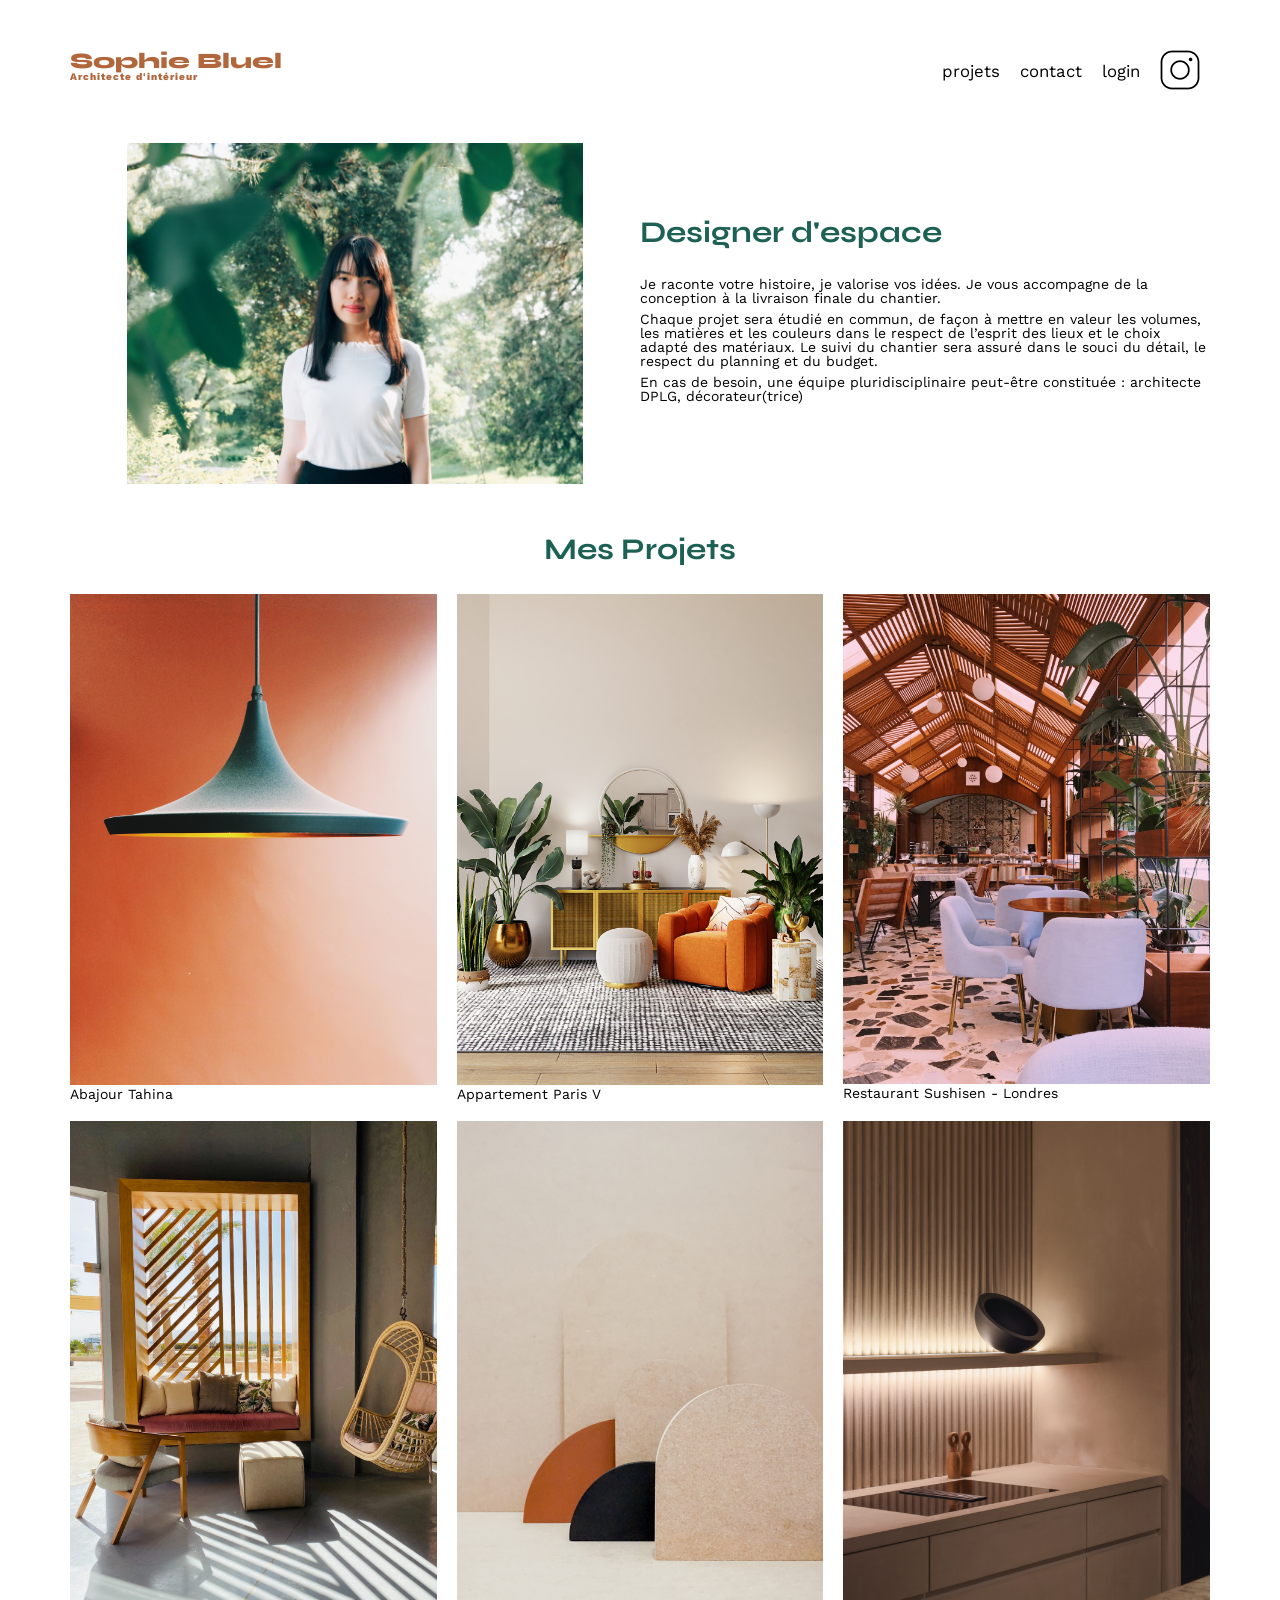
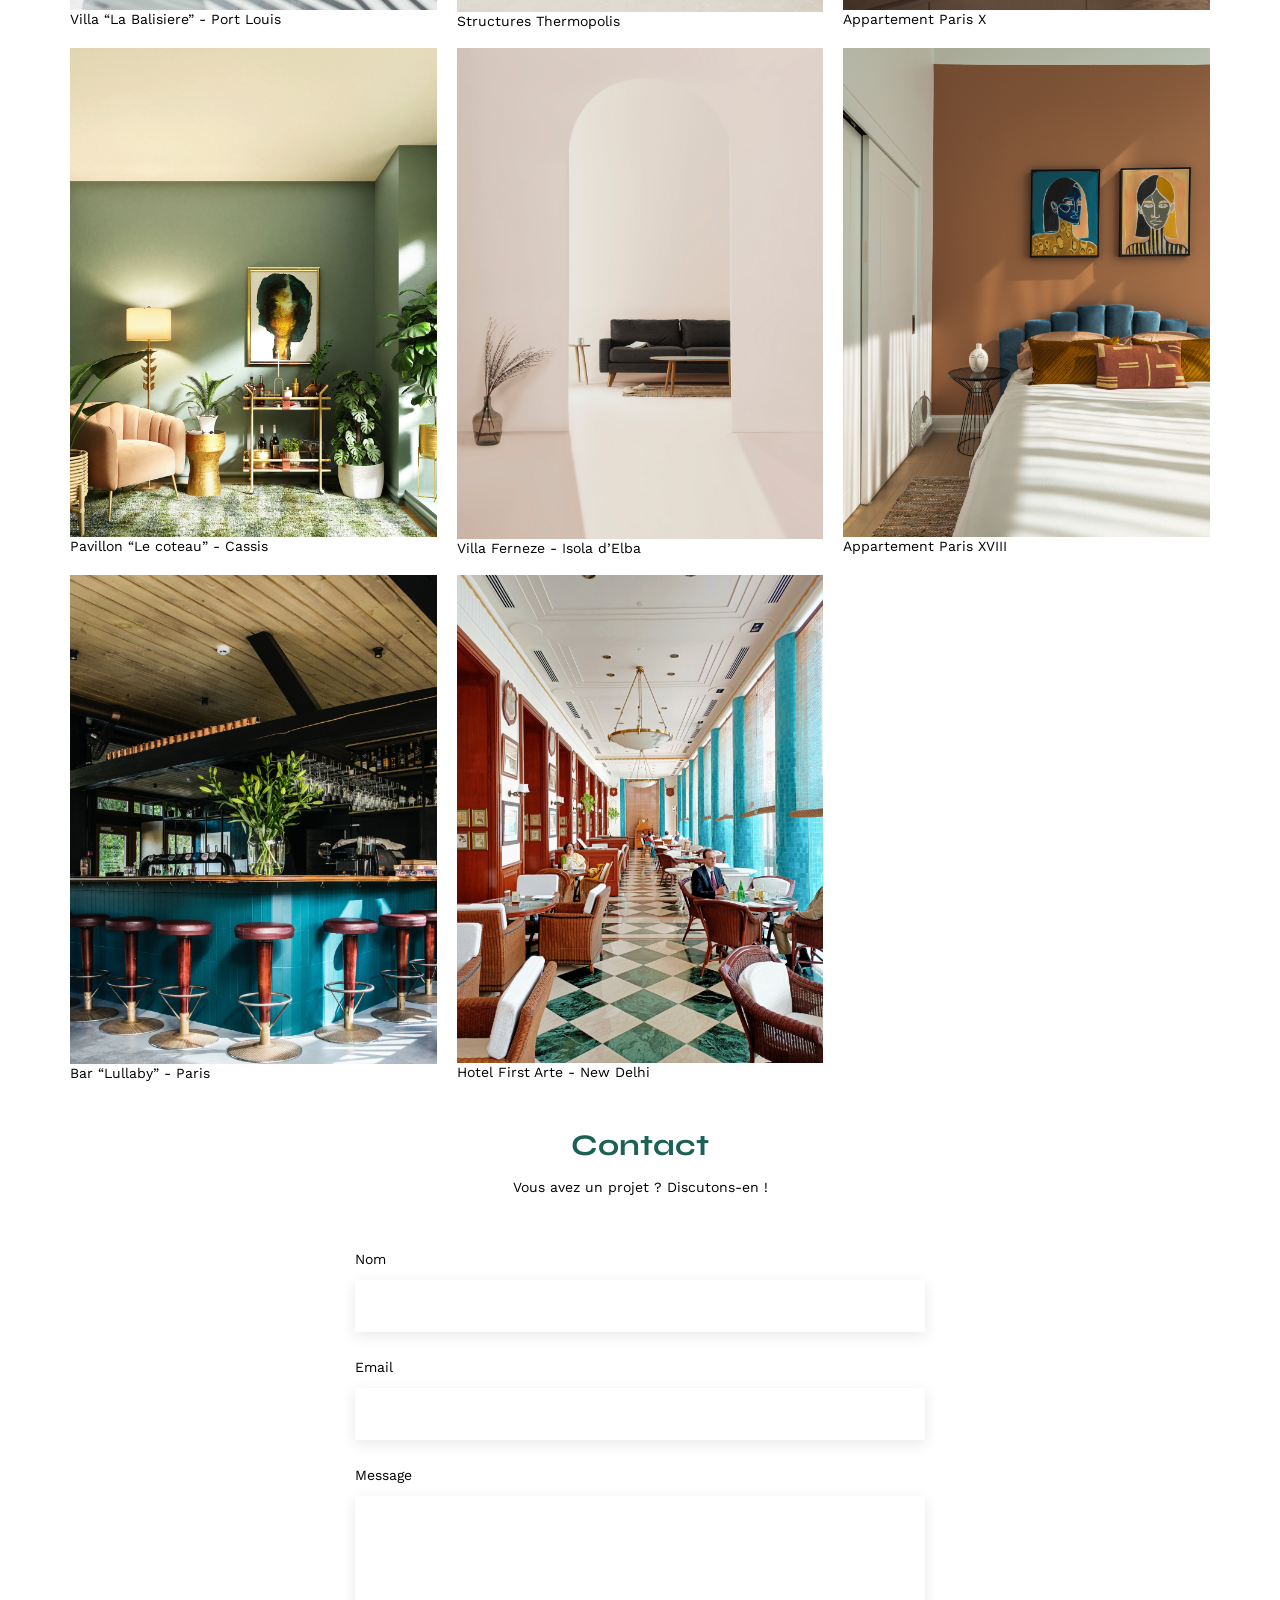
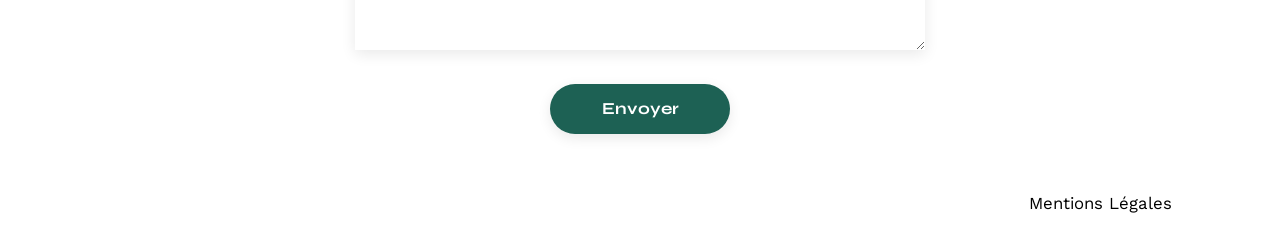
==== FrontEnd/index.html @ 4d2d3f15 "premier commit" ====
<!DOCTYPE html>
<html lang="fr">
<head>
	<meta charset="UTF-8">
	<title>Sophie Bluel - Architecte d'intérieur</title>
	<meta name="viewport" content="width=device-width, initial-scale=1.0">
	<link rel="preconnect" href="https://fonts.googleapis.com">
	<link rel="preconnect" href="https://fonts.gstatic.com" crossorigin>
	<link href="https://fonts.googleapis.com/css2?family=Syne:wght@700;800&family=Work+Sans&display=swap" rel="stylesheet">
	<meta name="description" content="">
	<link rel="stylesheet" href="./assets/style.css">
</head>
<body>
<header>
	<h1>Sophie Bluel <span>Architecte d'intérieur</span></h1>
	<nav>
		<ul>
			<li>projets</li>
			<li>contact</li>
			<li>login</li>
			<li><img src="./assets/icons/instagram.png" alt="Instagram"></li>
		</ul>
	</nav>
</header>
<main>
	<section id="introduction">
		<figure>
			<img src="./assets/images/sophie-bluel.png" alt="">
		</figure>
		<article>
			<h2>Designer d'espace</h2>
			<p>Je raconte votre histoire, je valorise vos idées. Je vous accompagne de la conception à la livraison finale du chantier.</p>
			<p>Chaque projet sera étudié en commun, de façon à mettre en valeur les volumes, les matières et les couleurs dans le respect de l’esprit des lieux et le choix adapté des matériaux. Le suivi du chantier sera assuré dans le souci du détail, le respect du planning et du budget.</p>
			<p>En cas de besoin, une équipe pluridisciplinaire peut-être constituée : architecte DPLG, décorateur(trice)</p>
		</article>
	</section>
	<section id="portfolio">
		<h2>Mes Projets</h2>
		<div class="gallery">
			<figure>
				<img src="assets/images/abajour-tahina.png" alt="Abajour Tahina">
				<figcaption>Abajour Tahina</figcaption>
			</figure>
			<figure>
				<img src="assets/images/appartement-paris-v.png" alt="Appartement Paris V">
				<figcaption>Appartement Paris V</figcaption>
			</figure>
			<figure>
				<img src="assets/images/restaurant-sushisen-londres.png" alt="Restaurant Sushisen - Londres">
				<figcaption>Restaurant Sushisen - Londres</figcaption>
			</figure>
			<figure>
				<img src="assets/images/la-balisiere.png" alt="Villa “La Balisiere” - Port Louis">
				<figcaption>Villa “La Balisiere” - Port Louis</figcaption>
			</figure>
			<figure>
				<img src="assets/images/structures-thermopolis.png" alt="Structures Thermopolis">
				<figcaption>Structures Thermopolis</figcaption>
			</figure>
			<figure>
				<img src="assets/images/appartement-paris-x.png" alt="Appartement Paris X">
				<figcaption>Appartement Paris X</figcaption>
			</figure>
			<figure>
				<img src="assets/images/le-coteau-cassis.png" alt="Pavillon “Le coteau” - Cassis">
				<figcaption>Pavillon “Le coteau” - Cassis</figcaption>
			</figure>
			<figure>
				<img src="assets/images/villa-ferneze.png" alt="Villa Ferneze - Isola d’Elba">
				<figcaption>Villa Ferneze - Isola d’Elba</figcaption>
			</figure>
			<figure>
				<img src="assets/images/appartement-paris-xviii.png" alt="Appartement Paris XVIII">
				<figcaption>Appartement Paris XVIII</figcaption>
			</figure>
			<figure>
				<img src="assets/images/bar-lullaby-paris.png" alt="Bar “Lullaby” - Paris">
				<figcaption>Bar “Lullaby” - Paris</figcaption>
			</figure>
			<figure>
				<img src="assets/images/hotel-first-arte-new-delhi.png" alt="Hotel First Arte - New Delhi">
				<figcaption>Hotel First Arte - New Delhi</figcaption>
			</figure>
		</div>
	</section>
	<section id="contact">
		<h2>Contact</h2>
		<p>Vous avez un projet ? Discutons-en !</p>
		<form action="#" method="post">
			<label for="name">Nom</label>
			<input type="text" name="name" id="name">
			<label for="email">Email</label>
			<input type="email" name="email" id="email">
			<label for="message">Message</label>
			<textarea name="message" id="message" cols="30" rows="10"></textarea>
			<input type="submit" value="Envoyer">
		</form>
	</section>
</main>

<footer>
	<nav>
		<ul>
			<li>Mentions Légales</li>
		</ul>
	</nav>
</footer>
</body>
</html>
---- FrontEnd/assets/style.css ----
/* http://meyerweb.com/eric/tools/css/reset/
   v2.0 | 20110126
   License: none (public domain)
*/

html, body, div, span, applet, object, iframe,
h1, h2, h3, h4, h5, h6, p, blockquote, pre,
a, abbr, acronym, address, big, cite, code,
del, dfn, em, img, ins, kbd, q, s, samp,
small, strike, strong, sub, sup, tt, var,
b, u, i, center,
dl, dt, dd, ol, ul, li,
fieldset, form, label, legend,
table, caption, tbody, tfoot, thead, tr, th, td,
article, aside, canvas, details, embed,
figure, figcaption, footer, header, hgroup,
menu, nav, output, ruby, section, summary,
time, mark, audio, video {
	margin: 0;
	padding: 0;
	border: 0;
	font-size: 100%;
	font: inherit;
	vertical-align: baseline;
}
/* HTML5 display-role reset for older browsers */
article, aside, details, figcaption, figure,
footer, header, hgroup, menu, nav, section {
	display: block;
}
body {
	line-height: 1;
}
ol, ul {
	list-style: none;
}
blockquote, q {
	quotes: none;
}
blockquote:before, blockquote:after,
q:before, q:after {
	content: '';
	content: none;
}
table {
	border-collapse: collapse;
	border-spacing: 0;
}
/** end reset css**/
body {
	max-width: 1140px;
	margin:auto;
	font-family: 'Work Sans' ;
	font-size: 14px;
}
header {
	display: flex;
	justify-content: space-between;
	margin: 50px 0
}
section {
	margin: 50px 0
}

h1{
	display: flex;
	flex-direction: column;
	font-family: 'Syne';
	font-size: 22px;
	font-weight: 800;
	color: #B1663C
}

h1 > span {
	font-family: 'Work Sans';
	font-size:10px;
	letter-spacing: 0.1em;
;
}

h2{
	font-family: 'Syne';
	font-weight: 700;
	font-size: 30px;
	color: #1D6154
}
nav ul {
	display: flex;
	align-items: center;
	list-style-type: none;

}
nav li {
	padding: 0 10px;
	font-size: 1.2em;
}

li:hover {
	color: #B1663C;
}
#introduction {
	display: flex;
	align-items: center;
}
#introduction figure {
	flex: 1
}
#introduction img {
	display: block;
	margin: auto;
	width: 80%;
}

#introduction article {
	flex: 1
}
#introduction h2 {
	margin-bottom: 1em;
}

#introduction p {
	margin-bottom: 0.5em;
}
#portfolio h2 {
	text-align: center;
	margin-bottom: 1em;
}
.gallery {
	width: 100%;
	display: grid;
	grid-template-columns: 1fr 1fr 1fr;
	grid-column-gap: 20px;
	grid-row-gap: 20px;
}

.gallery img {
	width: 100%;

}
#contact {
	width: 50%;
margin: auto;
}
#contact > * {
	text-align: center;

}
#contact h2{
	margin-bottom: 20px;
}
#contact form {
	text-align: left;
	margin-top:30px;
	display: flex;
	flex-direction: column;
}

#contact input {
	height: 50px;
	font-size: 1.2em;
	border: none;
	box-shadow: 0px 4px 14px rgba(0, 0, 0, 0.09);
}
#contact label {
	margin: 2em 0 1em 0;
}
#contact textarea {
	border: none;
	box-shadow: 0px 4px 14px rgba(0, 0, 0, 0.09);
}

input[type="submit"]{
	font-family: 'Syne';
	font-weight: 700;
	color: white;
	background-color: #1D6154;
	margin : 2em auto ;
	width: 180px;
	text-align: center;
	border-radius: 60px ;
}

footer nav ul {
	display: flex;
	justify-content: flex-end;
	margin: 2em
}
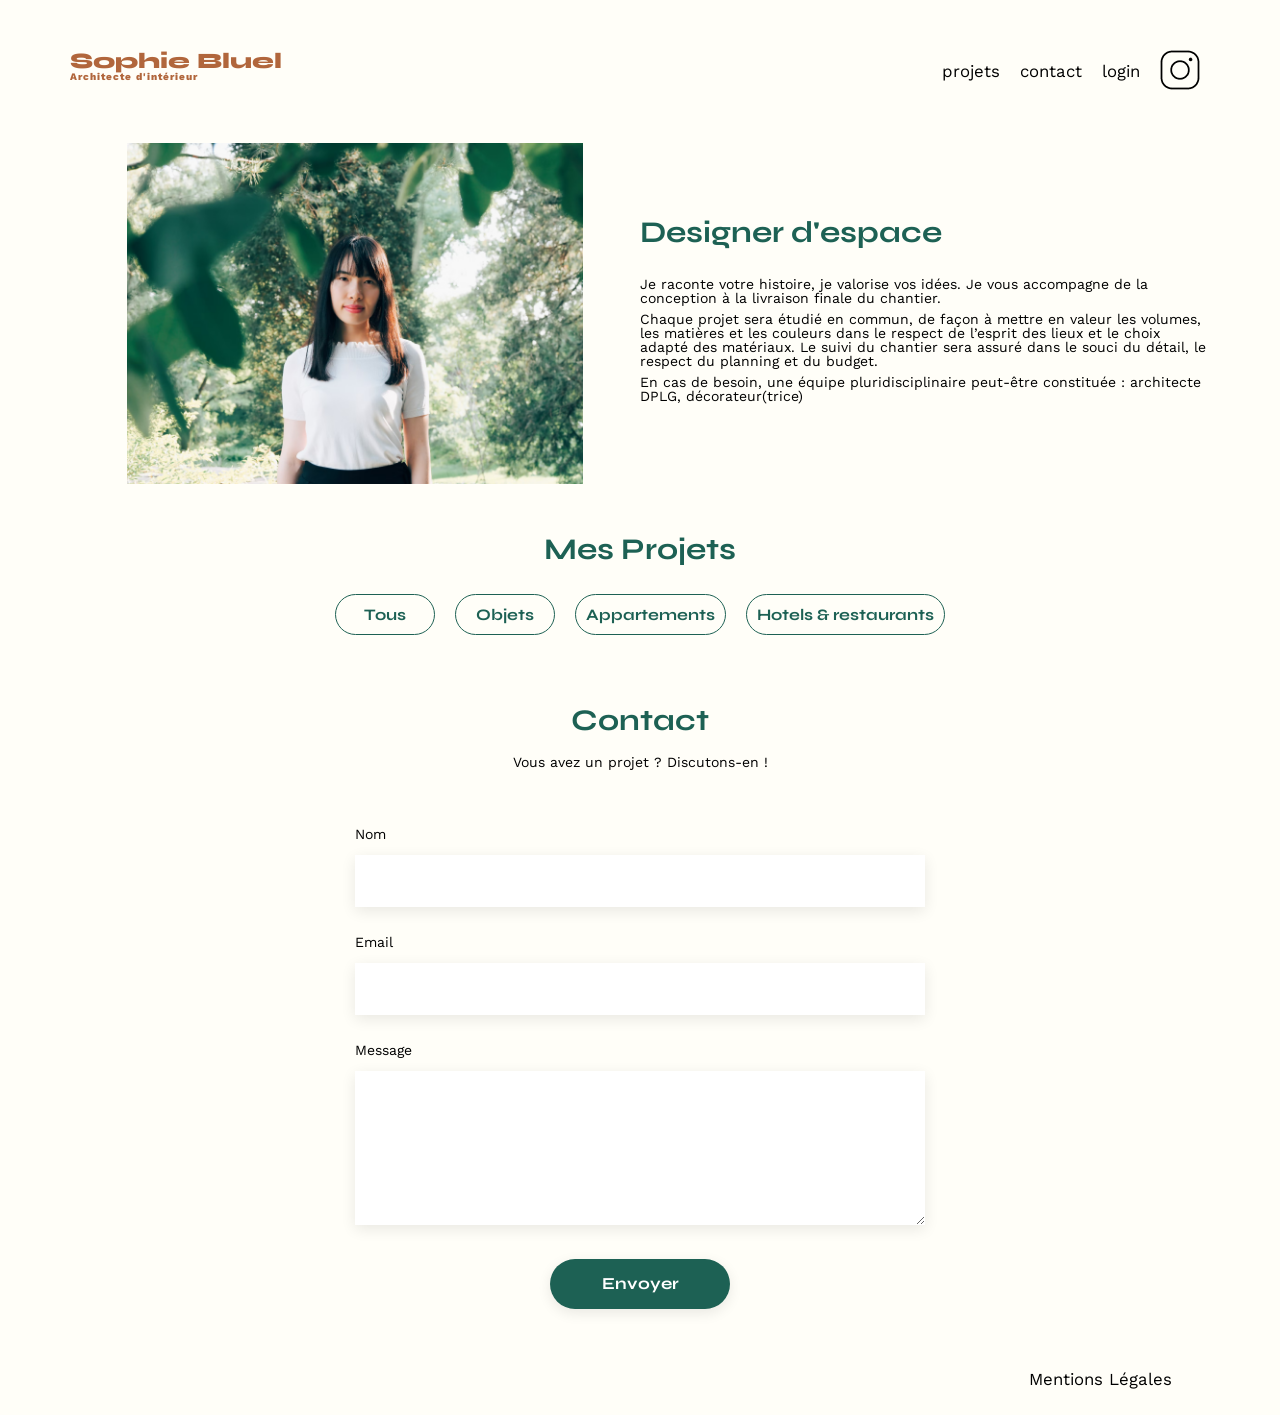
==== commit b88d8e86: "Api get travaux et filtres" ====
--- a/FrontEnd/index.html
+++ b/FrontEnd/index.html
@@ -9,6 +9,8 @@
 	<link href="https://fonts.googleapis.com/css2?family=Syne:wght@700;800&family=Work+Sans&display=swap" rel="stylesheet">
 	<meta name="description" content="">
 	<link rel="stylesheet" href="./assets/style.css">
+	<link rel="stylesheet" href="./assets/style2.css">
+	<script src="./script.js" defer></script>
 </head>
 <body>
 <header>
@@ -36,51 +38,13 @@
 	</section>
 	<section id="portfolio">
 		<h2>Mes Projets</h2>
+		<div class="filters-container">
+			<button>Tous</button>
+			<button>Objets</button>
+			<button>Appartements</button>
+			<button>Hotels & restaurants</button>
+		</div>
 		<div class="gallery">
-			<figure>
-				<img src="assets/images/abajour-tahina.png" alt="Abajour Tahina">
-				<figcaption>Abajour Tahina</figcaption>
-			</figure>
-			<figure>
-				<img src="assets/images/appartement-paris-v.png" alt="Appartement Paris V">
-				<figcaption>Appartement Paris V</figcaption>
-			</figure>
-			<figure>
-				<img src="assets/images/restaurant-sushisen-londres.png" alt="Restaurant Sushisen - Londres">
-				<figcaption>Restaurant Sushisen - Londres</figcaption>
-			</figure>
-			<figure>
-				<img src="assets/images/la-balisiere.png" alt="Villa “La Balisiere” - Port Louis">
-				<figcaption>Villa “La Balisiere” - Port Louis</figcaption>
-			</figure>
-			<figure>
-				<img src="assets/images/structures-thermopolis.png" alt="Structures Thermopolis">
-				<figcaption>Structures Thermopolis</figcaption>
-			</figure>
-			<figure>
-				<img src="assets/images/appartement-paris-x.png" alt="Appartement Paris X">
-				<figcaption>Appartement Paris X</figcaption>
-			</figure>
-			<figure>
-				<img src="assets/images/le-coteau-cassis.png" alt="Pavillon “Le coteau” - Cassis">
-				<figcaption>Pavillon “Le coteau” - Cassis</figcaption>
-			</figure>
-			<figure>
-				<img src="assets/images/villa-ferneze.png" alt="Villa Ferneze - Isola d’Elba">
-				<figcaption>Villa Ferneze - Isola d’Elba</figcaption>
-			</figure>
-			<figure>
-				<img src="assets/images/appartement-paris-xviii.png" alt="Appartement Paris XVIII">
-				<figcaption>Appartement Paris XVIII</figcaption>
-			</figure>
-			<figure>
-				<img src="assets/images/bar-lullaby-paris.png" alt="Bar “Lullaby” - Paris">
-				<figcaption>Bar “Lullaby” - Paris</figcaption>
-			</figure>
-			<figure>
-				<img src="assets/images/hotel-first-arte-new-delhi.png" alt="Hotel First Arte - New Delhi">
-				<figcaption>Hotel First Arte - New Delhi</figcaption>
-			</figure>
 		</div>
 	</section>
 	<section id="contact">
--- a/FrontEnd/assets/style.css
+++ b/FrontEnd/assets/style.css
@@ -52,6 +52,7 @@
 	margin:auto;
 	font-family: 'Work Sans' ;
 	font-size: 14px;
+background: rgba(255, 254, 248, 1);
 }
 header {
 	display: flex;
--- a/FrontEnd/assets/style2.css
+++ b/FrontEnd/assets/style2.css
@@ -0,0 +1,21 @@
+.filters-container{
+    display: flex;
+    justify-content: center;
+    margin: 20px;
+    gap:20px;
+}
+.filters-container button{
+    border-radius: 60px;
+    border: 1px solid rgba(29, 97, 84, 1);
+    padding:10px;
+    min-width: 100px;
+    color:rgba(29, 97, 84, 1);
+    background-color: rgba(255, 254, 248, 1);;
+    font-size: 16px;
+    font-weight: 700;
+    font-family: 'Syne';
+}
+.filters-container button:hover{
+    background-color: rgba(29, 97, 84, 1);
+    color: white;
+}
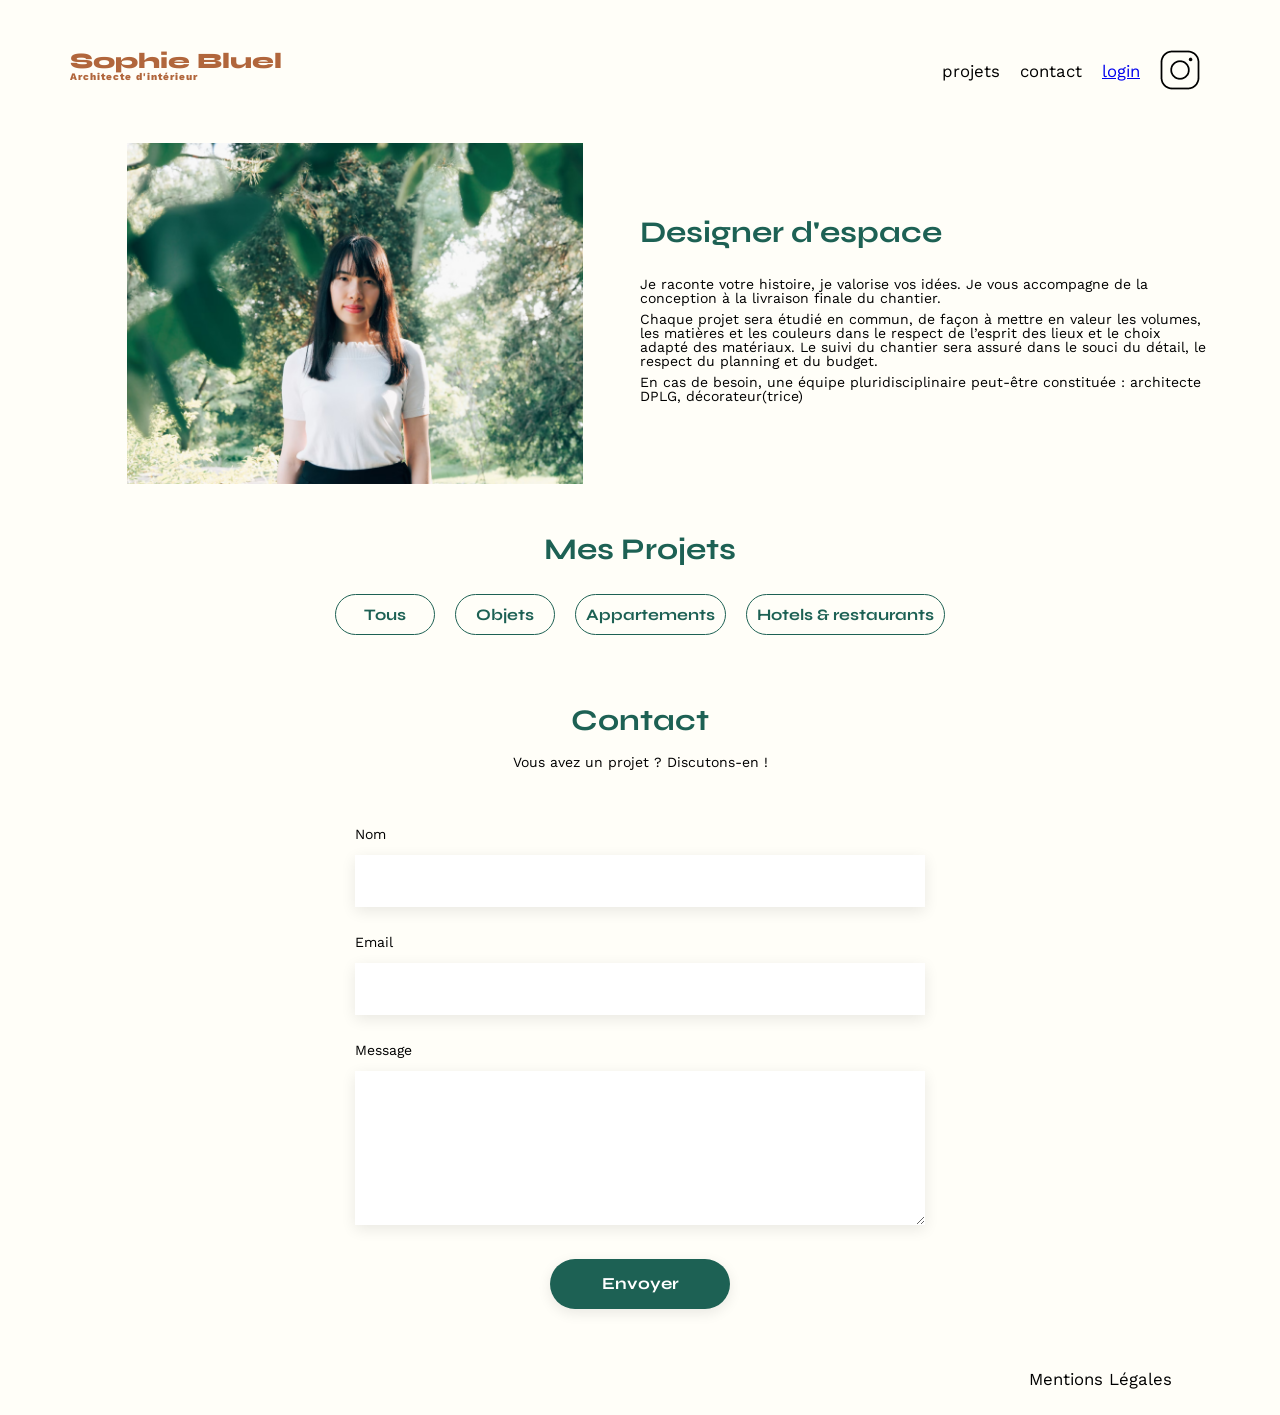
==== commit 3e227fd3: "Connexion/deconnexion et modifications page accueil" ====
--- a/FrontEnd/index.html
+++ b/FrontEnd/index.html
@@ -7,19 +7,24 @@
 	<link rel="preconnect" href="https://fonts.googleapis.com">
 	<link rel="preconnect" href="https://fonts.gstatic.com" crossorigin>
 	<link href="https://fonts.googleapis.com/css2?family=Syne:wght@700;800&family=Work+Sans&display=swap" rel="stylesheet">
+    <link rel="stylesheet" href="https://cdnjs.cloudflare.com/ajax/libs/font-awesome/6.2.1/css/all.min.css"
+        integrity="sha512-MV7K8+y+gLIBoVD59lQIYicR65iaqukzvf/nwasF0nqhPay5w/9lJmVM2hMDcnK1OnMGCdVK+iQrJ7lzPJQd1w=="
+        crossorigin="anonymous" referrerpolicy="no-referrer" />
 	<meta name="description" content="">
 	<link rel="stylesheet" href="./assets/style.css">
 	<link rel="stylesheet" href="./assets/style2.css">
-	<script src="./script.js" defer></script>
+	<script src="./index.js" defer></script>
+	<script src="./logout.js" defer></script>
 </head>
 <body>
+	<div id="edit-mode-banner"><p><i class="fa-regular fa-pen-to-square"></i>Mode édition</p></div>
 <header>
 	<h1>Sophie Bluel <span>Architecte d'intérieur</span></h1>
 	<nav>
 		<ul>
 			<li>projets</li>
 			<li>contact</li>
-			<li>login</li>
+			<li><a id="login-link" href="./login.html">login</a><a id="logout-link" href="javascript:logout()">logout</a></li>
 			<li><img src="./assets/icons/instagram.png" alt="Instagram"></li>
 		</ul>
 	</nav>
@@ -37,7 +42,8 @@
 		</article>
 	</section>
 	<section id="portfolio">
-		<h2>Mes Projets</h2>
+		<h2>Mes Projets
+		<button id="edit-mode-project-modify-button"><i class="fa-regular fa-pen-to-square"></i>Modifier</button></h2>
 		<div class="filters-container">
 			<button>Tous</button>
 			<button>Objets</button>
--- a/FrontEnd/assets/style2.css
+++ b/FrontEnd/assets/style2.css
@@ -19,3 +19,75 @@
     background-color: rgba(29, 97, 84, 1);
     color: white;
 }
+#connexion{
+    display: flex;
+    flex-direction: column;
+    align-items: center;
+    gap:20px;
+    margin-top: 130px;
+}
+#connexion label {
+    display: block;
+    font-weight: 500;
+    padding-top: 20px;
+}
+#connexion div input{
+    width: 379px;
+    height: 51px;
+box-shadow: 0px 4px 14px 0px rgba(0, 0, 0, 0.09);
+border: none;
+}
+#connexion form > input{
+    border: none;
+    padding: 12px 40px;
+    width: auto;
+    margin-bottom: 5px;
+    font-size: 14px;
+}
+#connexion form{
+    display: flex;
+    flex-direction: column;
+}
+
+/* #connexion > *{
+    display: block;
+    margin: auto;
+    margin-top: 20px;
+}*/
+#connexion div *{
+    margin-top: 10px;
+} 
+#connexion a{
+    color: #222222;
+}
+.login-error-message{
+    display: none;
+    font-size: 30px;
+    font-weight: 700;
+}
+.display-important{
+    display: block !important;
+}
+.display-none-important{
+    display: none !important;
+}
+.display-inline-important{
+    display: inline !important;
+}
+#edit-mode-banner{
+    background-color: black;
+    width: 100%;
+    color: white;
+    text-align: center;
+    padding: 20px;
+    font-size: 16px;
+    display: none;
+}
+#logout-link{
+    display: none;
+}
+#edit-mode-project-modify-button{
+    display: none;
+    background-color: transparent;
+    border: none;
+}
